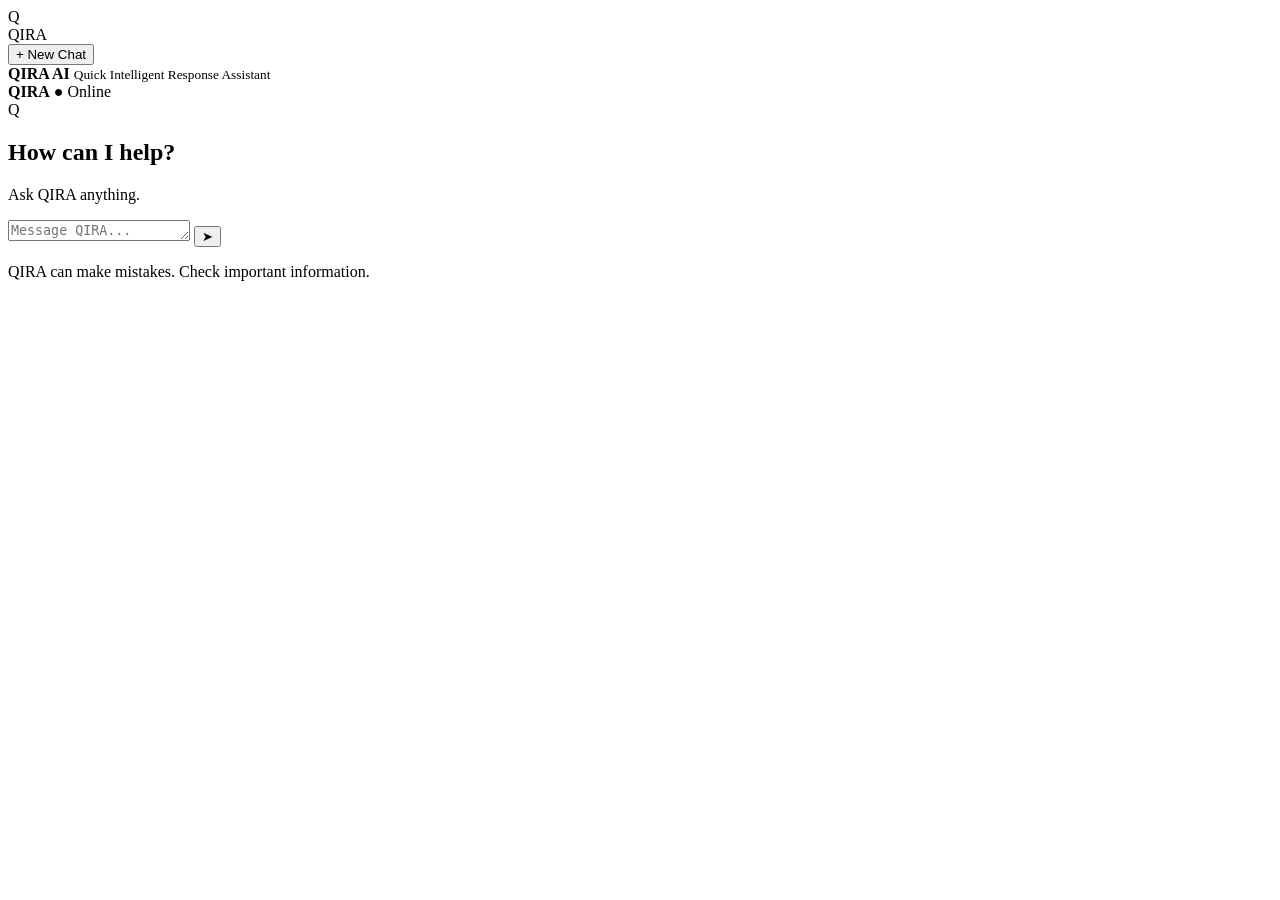
==== chat/index.html @ 818a81ab "Create index.html" ====
<!DOCTYPE html>
<html lang="en">
<head>
    <meta charset="UTF-8">
    <meta name="viewport" content="width=device-width, initial-scale=1.0">

    <title>QIRA AI - Quick Intelligent Response Assistant</title>

    <link rel="stylesheet" href="style.css">
</head>

<body>

<div class="app">

    <aside class="sidebar">

        <div class="logo">
            <div class="logo-icon">Q</div>
            <span>QIRA</span>
        </div>

        <button id="newChat" class="new-chat">
            + New Chat
        </button>

        <div class="sidebar-bottom">
            <strong>QIRA AI</strong>
            <small>Quick Intelligent Response Assistant</small>
        </div>

    </aside>


    <main class="chat-area">

        <header class="topbar">
            <div>
                <strong>QIRA</strong>
                <span class="status">● Online</span>
            </div>
        </header>


        <section id="messages" class="messages">

            <div class="welcome">

                <div class="big-logo">Q</div>

                <h1>How can I help?</h1>

                <p>Ask QIRA anything.</p>

            </div>

        </section>


        <div class="input-area">

            <div class="input-box">

                <textarea
                    id="messageInput"
                    placeholder="Message QIRA..."
                    rows="1"
                ></textarea>

                <button id="sendButton">
                    ➤
                </button>

            </div>

            <p class="disclaimer">
                QIRA can make mistakes. Check important information.
            </p>

        </div>

    </main>

</div>

<script src="script.js"></script>

</body>
</html>
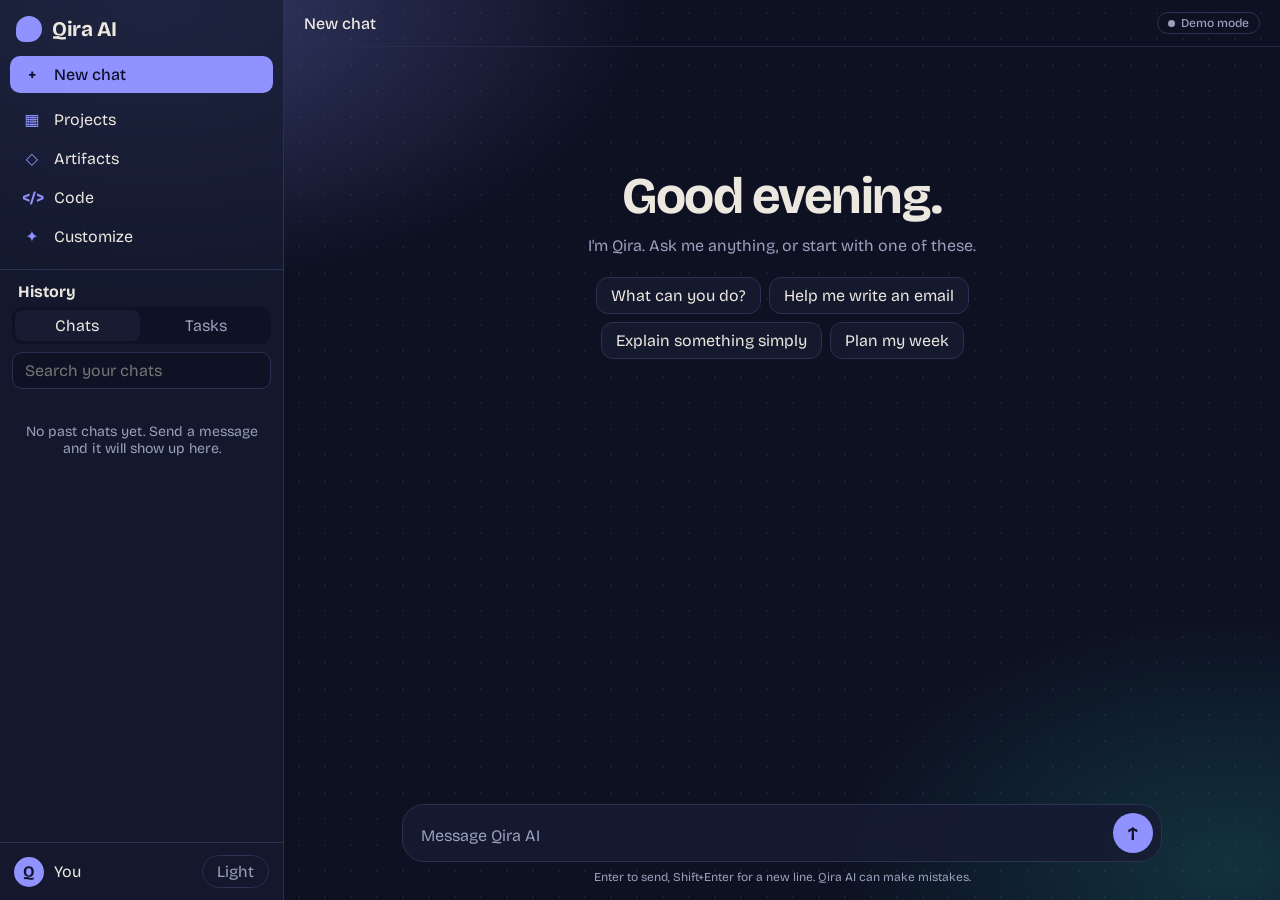
==== commit f442ecf1: "Create index.html" ====
--- a/chat/index.html
+++ b/chat/index.html
@@ -1,89 +1,507 @@
 <!DOCTYPE html>
-<html lang="en">
+<html lang="en" data-theme="dark" data-bg="aurora">
 <head>
-    <meta charset="UTF-8">
-    <meta name="viewport" content="width=device-width, initial-scale=1.0">
-
-    <title>QIRA AI - Quick Intelligent Response Assistant</title>
-
-    <link rel="stylesheet" href="style.css">
+<meta charset="UTF-8">
+<meta name="viewport" content="width=device-width, initial-scale=1, viewport-fit=cover">
+<title>Qira AI</title>
+<link rel="preconnect" href="https://fonts.googleapis.com">
+<link href="https://fonts.googleapis.com/css2?family=Bricolage+Grotesque:opsz,wght@12..96,400;12..96,500;12..96,700&display=swap" rel="stylesheet">
+<style>
+:root{
+  --bg:#0d1122; --panel:#171c33; --line:#2a3152; --text:#ece8df; --muted:#9aa0bd;
+  --accent-base:#8f92ff; --accent:var(--accent-base); --accent-ink:#10122b; --user:#232a4b; --code:#0a0d1b;
+  --ok:#6fd6a0; --dot:rgba(255,255,255,.05);
+  font-family:"Bricolage Grotesque",system-ui,-apple-system,"Segoe UI",sans-serif;
+}
+html[data-theme="light"]{
+  --bg:#f3f1ec; --panel:#ffffff; --line:#dcd8cf; --text:#1c2036; --muted:#6c7190;
+  --accent:color-mix(in srgb,var(--accent-base) 62%,#000); --accent-ink:#fff; --user:#e6e6fb; --code:#f1f0ee; --ok:#1f9d63; --dot:rgba(0,0,0,.06);
+}
+html[data-bg="aurora"]{--bgimg:radial-gradient(55% 45% at 12% 0%,color-mix(in srgb,var(--accent) 32%,transparent),transparent 70%),radial-gradient(45% 40% at 96% 96%,rgba(45,212,191,.17),transparent 70%),radial-gradient(var(--dot) 1px,transparent 1px) 0 0/26px 26px}
+html[data-bg="grid"]{--bgimg:radial-gradient(60% 40% at 50% 0%,color-mix(in srgb,var(--accent) 22%,transparent),transparent 70%),linear-gradient(var(--dot) 1px,transparent 1px) 0 0/42px 42px,linear-gradient(90deg,var(--dot) 1px,transparent 1px) 0 0/42px 42px}
+html[data-bg="plain"]{--bgimg:linear-gradient(transparent,transparent)}
+*{box-sizing:border-box;margin:0}
+html,body{height:100%}
+html{background:var(--bg)}
+body{background:transparent;color:var(--text);padding-top:env(safe-area-inset-top,0px);padding-bottom:env(safe-area-inset-bottom,0px)}
+body::before{content:"";position:fixed;inset:0;z-index:-1;background:var(--bgimg),var(--bg)}
+button{font:inherit;color:inherit;cursor:pointer}
+input,textarea{font:inherit;color:var(--text)}
+button:focus-visible,textarea:focus-visible,input:focus-visible{outline:2px solid var(--accent);outline-offset:2px}
+.app{display:flex;height:100%}
+.mark{width:26px;height:26px;border-radius:50% 50% 50% 8px;background:var(--accent);flex:none;display:inline-block}
+.ghost{background:none;border:1px solid var(--line);border-radius:999px;padding:6px 14px;color:var(--muted)}
+.ghost:hover{color:var(--text);border-color:var(--muted)}
+.solid{background:var(--accent);color:var(--accent-ink);border:0;border-radius:999px;padding:8px 18px;font-weight:500}
+
+/* sidebar */
+.side{width:284px;flex:none;display:flex;flex-direction:column;background:color-mix(in srgb,var(--panel) 72%,transparent);backdrop-filter:blur(16px);-webkit-backdrop-filter:blur(16px);border-right:1px solid var(--line);z-index:12}
+.sh{display:flex;align-items:center;justify-content:space-between;padding:16px 16px 10px}
+.brand{font-size:1.3rem;font-weight:700;letter-spacing:-.02em;display:flex;align-items:center;gap:10px}
+.sclose{display:none;background:none;border:0;font-size:1.5rem;color:var(--muted)}
+.nav{padding:4px 10px;display:flex;flex-direction:column;gap:2px}
+.nav button{display:flex;align-items:center;gap:12px;background:none;border:0;border-radius:10px;padding:9px 12px;text-align:left}
+.nav button:hover,.nav button.on{background:color-mix(in srgb,var(--accent) 16%,transparent)}
+.nav .ic{width:20px;text-align:center;color:var(--accent);font-weight:700}
+.nav .newc{background:var(--accent);color:var(--accent-ink);font-weight:500;margin-bottom:6px}
+.nav .newc:hover{background:var(--accent);filter:brightness(1.08)}
+.nav .newc .ic{color:var(--accent-ink)}
+.hist{flex:1;min-height:0;display:flex;flex-direction:column;margin-top:10px;border-top:1px solid var(--line)}
+.hh{padding:12px 18px 6px;font-weight:700}
+.tabs{display:flex;gap:4px;margin:0 12px 8px;background:color-mix(in srgb,var(--bg) 70%,transparent);border-radius:10px;padding:3px}
+.tabs button{flex:1;background:none;border:0;border-radius:8px;padding:6px;color:var(--muted)}
+.tabs button.on{background:var(--panel);color:var(--text)}
+.sq{margin:0 12px 6px;background:color-mix(in srgb,var(--bg) 70%,transparent);border:1px solid var(--line);border-radius:10px;padding:8px 12px}
+.slist{flex:1;overflow-y:auto;padding:4px 8px}
+.grp{font-size:.72rem;color:var(--muted);padding:10px 8px 4px}
+.row{display:flex;align-items:center;border-radius:10px;border:1px solid transparent}
+.row:hover{background:color-mix(in srgb,var(--accent) 10%,transparent)}
+.row.on{border-color:var(--accent)}
+.row .open{flex:1;min-width:0;text-align:left;background:none;border:0;padding:8px 10px}
+.row .t{display:block;white-space:nowrap;overflow:hidden;text-overflow:ellipsis;font-size:.92rem}
+.row .d{display:block;color:var(--muted);font-size:.72rem;margin-top:1px}
+.acts{display:none}
+.row:hover .acts,.row:focus-within .acts{display:flex}
+@media (hover:none){.acts{display:flex}}
+.ib{background:none;border:0;color:var(--muted);padding:6px 5px;border-radius:8px}
+.ib:hover{color:var(--text)}.ib.del:hover{color:#ff8f8f}
+.task{gap:8px;padding:6px 8px}
+.task input{accent-color:var(--accent);width:16px;height:16px}
+.task span{flex:1;font-size:.92rem;overflow-wrap:anywhere}
+.task.done span{text-decoration:line-through;color:var(--muted)}
+.none{color:var(--muted);text-align:center;padding:24px 14px;font-size:.88rem}
+.sf{display:flex;align-items:center;justify-content:space-between;padding:12px 14px;border-top:1px solid var(--line)}
+.me{display:flex;align-items:center;gap:10px;min-width:0}
+.av{width:30px;height:30px;border-radius:50%;background:var(--accent);color:var(--accent-ink);display:grid;place-items:center;font-weight:700;flex:none}
+#mename{white-space:nowrap;overflow:hidden;text-overflow:ellipsis}
+
+/* stage */
+.stage{flex:1;min-width:0;display:flex;flex-direction:column}
+.top{display:flex;align-items:center;gap:12px;padding:12px 20px;border-bottom:1px solid color-mix(in srgb,var(--line) 70%,transparent)}
+.menu{display:none}
+#ttl{flex:1;font-weight:500;white-space:nowrap;overflow:hidden;text-overflow:ellipsis}
+.status{font-size:.75rem;color:var(--muted);display:flex;align-items:center;gap:6px;border:1px solid var(--line);border-radius:999px;padding:3px 10px}
+.status i{width:7px;height:7px;border-radius:50%;background:var(--muted)}.status.on i{background:var(--ok)}
+.view{display:none;flex:1;min-height:0;flex-direction:column}.view.active{display:flex}
+main,.page{flex:1;overflow-y:auto;padding:24px 16px}
+.wrap{max-width:760px;margin:0 auto;display:flex;flex-direction:column;gap:20px}
+.empty{margin:11vh auto 0;text-align:center;max-width:560px}
+.empty h1{font-size:clamp(2rem,6vw,3.2rem);letter-spacing:-.03em;line-height:1.05}
+.empty p{color:var(--muted);margin-top:12px}
+.chips{display:flex;flex-wrap:wrap;gap:8px;justify-content:center;margin-top:22px}
+.chips button{background:color-mix(in srgb,var(--panel) 80%,transparent);border:1px solid var(--line);border-radius:12px;padding:8px 14px}
+.chips button:hover{border-color:var(--accent)}
+
+.msg{max-width:88%;line-height:1.6;overflow-wrap:anywhere}
+.msg.user{align-self:flex-end;display:flex;flex-direction:column;align-items:flex-end;gap:4px}
+.bub{background:var(--user);padding:10px 16px;border-radius:18px 18px 4px 18px;white-space:pre-wrap}
+.msg.ai{align-self:flex-start;display:flex;gap:12px;max-width:100%}
+.msg.ai .mark{width:22px;height:22px;margin-top:3px}
+.col{min-width:0;flex:1}
+.meta{display:flex;gap:12px;align-items:center;font-size:.75rem;color:var(--muted);margin-top:4px}
+.meta button{background:none;border:0;color:var(--muted);padding:2px 0;font-size:.75rem}.meta button:hover{color:var(--text)}
+.regen{display:none}.wrap > .msg.ai:last-child .regen{display:inline}
+.msg.err .md{color:#ff8f8f}
+.md > * + *{margin-top:10px}.md ul,.md ol{padding-left:22px}.md li + li{margin-top:4px}.md a{color:var(--accent)}
+.md code{background:var(--code);border-radius:6px;padding:1px 6px;font-family:ui-monospace,Menlo,Consolas,monospace;font-size:.88em}
+.code{background:var(--code);border:1px solid var(--line);border-radius:12px;overflow:hidden}
+.code .ch{display:flex;justify-content:space-between;padding:6px 12px;font-size:.75rem;color:var(--muted);border-bottom:1px solid var(--line)}
+.code .cp{background:none;border:0;color:var(--muted);font-size:.75rem}.code .cp:hover{color:var(--text)}
+.code pre{padding:12px;overflow-x:auto}.code pre code{background:none;padding:0;font-size:.85rem}
+.dots span{display:inline-block;width:7px;height:7px;margin-right:4px;border-radius:50%;background:var(--muted);animation:b 1s infinite}
+.dots span:nth-child(2){animation-delay:.15s}.dots span:nth-child(3){animation-delay:.3s}
+@keyframes b{0%,80%,100%{opacity:.3}40%{opacity:1}}
+footer{padding:12px 16px 16px}
+.box{max-width:760px;margin:0 auto;display:flex;align-items:flex-end;gap:10px;background:color-mix(in srgb,var(--panel) 85%,transparent);backdrop-filter:blur(10px);border:1px solid var(--line);border-radius:22px;padding:8px 8px 8px 18px}
+.box:focus-within{border-color:var(--accent)}
+textarea{flex:1;background:none;border:0;resize:none;max-height:180px;padding:8px 0;outline:none}
+textarea::placeholder{color:var(--muted)}
+#send{background:var(--accent);color:var(--accent-ink);border:0;border-radius:50%;width:40px;height:40px;font-size:1.2rem;font-weight:700}
+#send:disabled{opacity:.4;cursor:default}
+.note{text-align:center;color:var(--muted);font-size:.75rem;margin-top:8px}
+
+/* pages */
+.page > div{max-width:860px;margin:0 auto}
+.page h2{font-size:1.7rem;letter-spacing:-.02em}
+.page .sub{color:var(--muted);margin:6px 0 20px}
+.bar{display:flex;justify-content:space-between;align-items:flex-start;gap:12px}
+.grid{display:grid;grid-template-columns:repeat(auto-fill,minmax(240px,1fr));gap:14px}
+.card{background:color-mix(in srgb,var(--panel) 80%,transparent);border:1px solid var(--line);border-radius:16px;padding:16px;display:flex;flex-direction:column;gap:8px;min-width:0}
+.card h3{font-size:1.05rem}.card p{color:var(--muted);font-size:.88rem;overflow-wrap:anywhere}
+.card pre{background:var(--code);border-radius:10px;padding:10px;font-size:.78rem;overflow:hidden;max-height:110px;font-family:ui-monospace,Menlo,Consolas,monospace}
+.card .acts2{display:flex;gap:8px;margin-top:auto;flex-wrap:wrap}
+.form{display:flex;flex-direction:column;gap:10px;margin-bottom:18px}
+.form input,.form textarea,.field input,.field textarea{background:color-mix(in srgb,var(--bg) 70%,transparent);border:1px solid var(--line);border-radius:12px;padding:10px 12px;width:100%;max-height:none}
+.form textarea,.field textarea{min-height:90px}
+.field{margin-bottom:22px}.field label{display:block;font-weight:500;margin-bottom:4px}.field small{display:block;color:var(--muted);margin-bottom:8px}
+.seg{display:inline-flex;border:1px solid var(--line);border-radius:999px;padding:3px;gap:2px}
+.seg button{background:none;border:0;border-radius:999px;padding:6px 16px;color:var(--muted)}
+.seg button.on{background:var(--accent);color:var(--accent-ink)}
+.sw{display:flex;gap:10px}
+.sw button{width:32px;height:32px;border-radius:50%;border:2px solid transparent}
+.sw button.on{border-color:var(--text)}
+.toast{position:fixed;left:50%;bottom:90px;transform:translateX(-50%);background:var(--panel);border:1px solid var(--line);border-radius:999px;padding:8px 16px;font-size:.85rem;opacity:0;pointer-events:none;transition:opacity .2s;z-index:30}
+.toast.show{opacity:1}
+.scrim{position:fixed;inset:0;background:rgba(0,0,0,.5);opacity:0;pointer-events:none;transition:opacity .2s;z-index:11}
+@media (max-width:899px){
+  .side{position:fixed;top:0;bottom:0;left:0;width:min(310px,88vw);transform:translateX(-100%);transition:transform .22s;padding-top:env(safe-area-inset-top,0px);padding-bottom:env(safe-area-inset-bottom,0px)}
+  .side.open{transform:none}.scrim.open{opacity:1;pointer-events:auto}
+  .menu{display:inline-block}.sclose{display:block}.status{display:none}
+}
+@media (prefers-reduced-motion:reduce){.dots span{animation:none}.side,.scrim,.toast{transition:none}}
+</style>
 </head>
-
 <body>
-
 <div class="app">
-
-    <aside class="sidebar">
-
-        <div class="logo">
-            <div class="logo-icon">Q</div>
-            <span>QIRA</span>
-        </div>
-
-        <button id="newChat" class="new-chat">
-            + New Chat
-        </button>
-
-        <div class="sidebar-bottom">
-            <strong>QIRA AI</strong>
-            <small>Quick Intelligent Response Assistant</small>
-        </div>
-
-    </aside>
-
-
-    <main class="chat-area">
-
-        <header class="topbar">
-            <div>
-                <strong>QIRA</strong>
-                <span class="status">● Online</span>
-            </div>
-        </header>
-
-
-        <section id="messages" class="messages">
-
-            <div class="welcome">
-
-                <div class="big-logo">Q</div>
-
-                <h1>How can I help?</h1>
-
-                <p>Ask QIRA anything.</p>
-
-            </div>
-
-        </section>
-
-
-        <div class="input-area">
-
-            <div class="input-box">
-
-                <textarea
-                    id="messageInput"
-                    placeholder="Message QIRA..."
-                    rows="1"
-                ></textarea>
-
-                <button id="sendButton">
-                    ➤
-                </button>
-
-            </div>
-
-            <p class="disclaimer">
-                QIRA can make mistakes. Check important information.
-            </p>
-
-        </div>
-
-    </main>
-
+<aside class="side" id="side" aria-label="Sidebar">
+  <div class="sh"><div class="brand"><span class="mark"></span>Qira AI</div><button class="sclose" id="sclose" aria-label="Close menu">×</button></div>
+  <nav class="nav">
+    <button class="newc" data-go="new"><span class="ic">+</span>New chat</button>
+    <button data-go="projects"><span class="ic">▦</span>Projects</button>
+    <button data-go="artifacts"><span class="ic">◇</span>Artifacts</button>
+    <button data-go="code"><span class="ic">&lt;/&gt;</span>Code</button>
+    <button data-go="custom"><span class="ic">✦</span>Customize</button>
+  </nav>
+  <div class="hist">
+    <div class="hh">History</div>
+    <div class="tabs"><button data-tab="chats" class="on">Chats</button><button data-tab="tasks">Tasks</button></div>
+    <input class="sq" id="sq" type="search" placeholder="Search your chats" aria-label="Search or add">
+    <div class="slist" id="slist"></div>
+  </div>
+  <div class="sf"><div class="me"><span class="av" id="av">Q</span><span id="mename">You</span></div><button class="ghost" id="theme">Light</button></div>
+</aside>
+<div class="scrim" id="scrim"></div>
+
+<div class="stage">
+  <div class="top"><button class="ghost menu" id="menu" aria-label="Open menu">☰</button><span id="ttl">New chat</span><span class="status" id="status"><i></i><b id="stxt" style="font-weight:500"></b></span></div>
+
+  <section class="view active" id="vChat">
+    <main id="main"><div class="wrap" id="chat"></div></main>
+    <footer>
+      <div class="box"><textarea id="input" rows="1" placeholder="Message Qira AI" aria-label="Message Qira AI"></textarea><button id="send" aria-label="Send">↑</button></div>
+      <p class="note">Enter to send, Shift+Enter for a new line. Qira AI can make mistakes.</p>
+    </footer>
+  </section>
+
+  <section class="view" id="vProjects"><div class="page"><div>
+    <div class="bar"><div><h2>Projects</h2><p class="sub">Give Qira standing instructions for a topic, then start chats inside it.</p></div><button class="solid" id="pnew">New project</button></div>
+    <div class="form" id="pform" hidden><input id="pname" placeholder="Project name" maxlength="60"><textarea id="pinstr" placeholder="Instructions for Qira in this project (optional)"></textarea><div><button class="solid" id="pmake">Create project</button></div></div>
+    <div class="grid" id="pgrid"></div>
+  </div></div></section>
+
+  <section class="view" id="vArtifacts"><div class="page"><div>
+    <h2>Artifacts</h2><p class="sub">Every code block Qira has written for you, collected in one place.</p>
+    <div class="grid" id="agrid"></div>
+  </div></div></section>
+
+  <section class="view" id="vCustom"><div class="page"><div>
+    <h2>Customize</h2><p class="sub">Make Qira yours. Changes save automatically.</p>
+    <div class="field"><label for="cname">Your name</label><input id="cname" maxlength="30" placeholder="What should Qira call you?"></div>
+    <div class="field"><label for="cinstr">Custom instructions</label><small>Sent with every message, for example "Keep answers short."</small><textarea id="cinstr"></textarea></div>
+    <div class="field"><label>Theme</label><div class="seg" id="sTheme"></div></div>
+    <div class="field"><label>Accent color</label><div class="sw" id="sAccent"></div></div>
+    <div class="field"><label>Background</label><div class="seg" id="sBg"></div></div>
+  </div></div></section>
 </div>
-
-<script src="script.js"></script>
-
+</div>
+<div class="toast" id="toast" role="status"></div>
+
+<script>
+/* ====== CONNECT YOUR AI HERE ======
+   Set API_URL to your AI's endpoint. The page sends a POST with JSON:
+     { "message": "latest user text", "messages": [{role, content, ts}], "system": "instructions" }
+   and reads the reply from: reply, response, message, text, output,
+   or OpenAI-style choices[0].message.content. */
+const CONFIG = {
+  API_URL: "",          // e.g. "https://your-server.com/chat"
+  HEADERS: {},          // don't put secret keys in a public site
+  SUGGESTIONS: ["What can you do?", "Help me write an email", "Explain something simply", "Plan my week"],
+  CODE_SUGGESTIONS: ["Write a Python script", "Explain this error", "Build a landing page in HTML", "Review my code"]
+};
+const $ = id => document.getElementById(id);
+const chat = $("chat"), main = $("main"), input = $("input"), sendBtn = $("send");
+let chats = [], current = null, busy = false, view = "chat", tab = "chats", ctx = {};
+let D = { projects: [], tasks: [], s: { name: "", instr: "", accent: "#8f92ff", theme: "dark", bg: "aurora" } };
+
+/* ---------- helpers ---------- */
+const esc = s => s.replace(/&/g,"&amp;").replace(/</g,"&lt;").replace(/>/g,"&gt;").replace(/"/g,"&quot;");
+const timeStr = ts => ts ? new Date(ts).toLocaleTimeString([], { hour:"numeric", minute:"2-digit" }) : "";
+const uid = () => Date.now().toString(36) + Math.random().toString(36).slice(2,5);
+function toast(t){ const e = $("toast"); e.textContent = t; e.classList.add("show"); clearTimeout(toast.t); toast.t = setTimeout(() => e.classList.remove("show"), 1600); }
+async function copy(t){ try{ await navigator.clipboard.writeText(t); toast("Copied"); }catch(e){ toast("Couldn't copy"); } }
+function download(name, text){ const a = document.createElement("a"); a.href = URL.createObjectURL(new Blob([text], { type:"text/plain" })); a.download = name; a.click(); setTimeout(() => URL.revokeObjectURL(a.href), 1000); }
+function el(tag, cls, txt){ const e = document.createElement(tag); if(cls) e.className = cls; if(txt != null) e.textContent = txt; return e; }
+function scrollDown(){ main.scrollTop = main.scrollHeight; }
+const projOf = c => D.projects.find(p => p.id === c.projectId);
+
+function inline(s){
+  return esc(s).replace(/`([^`\n]+)`/g,"<code>$1</code>").replace(/\*\*([^*\n]+)\*\*/g,"<strong>$1</strong>")
+    .replace(/(^|[\s(])\*([^*\n]+)\*/g,"$1<em>$2</em>")
+    .replace(/\bhttps?:\/\/[^\s<)]+/g,u => '<a href="'+u+'" target="_blank" rel="noopener noreferrer">'+u+'</a>');
+}
+function md(src){
+  const blocks = [];
+  src = src.replace(/```(\w*)\n?([\s\S]*?)```/g,(m,l,c) => { blocks.push('<div class="code"><div class="ch"><span>'+esc(l||"code")+'</span><button class="cp" type="button">Copy</button></div><pre><code>'+esc(c.replace(/\n$/,""))+'</code></pre></div>'); return "\n@@"+(blocks.length-1)+"@@\n"; });
+  const out = []; let list = null, para = [];
+  const fP = () => { if(para.length){ out.push("<p>"+para.join("<br>")+"</p>"); para = []; } };
+  const fL = () => { if(list){ out.push("<"+list.t+">"+list.i.map(x => "<li>"+x+"</li>").join("")+"</"+list.t+">"); list = null; } };
+  src.split("\n").forEach(line => {
+    let m;
+    if((m = line.match(/^@@(\d+)@@$/))){ fP(); fL(); out.push(blocks[+m[1]]); }
+    else if((m = line.match(/^\s*[-*]\s+(.*)/))){ fP(); if(!list || list.t!=="ul"){ fL(); list = {t:"ul",i:[]}; } list.i.push(inline(m[1])); }
+    else if((m = line.match(/^\s*\d+[.)]\s+(.*)/))){ fP(); if(!list || list.t!=="ol"){ fL(); list = {t:"ol",i:[]}; } list.i.push(inline(m[1])); }
+    else if((m = line.match(/^#{1,4}\s+(.*)/))){ fP(); fL(); out.push("<h3>"+inline(m[1])+"</h3>"); }
+    else if(!line.trim()){ fP(); fL(); }
+    else { fL(); para.push(inline(line)); }
+  });
+  fP(); fL(); return out.join("");
+}
+
+/* ---------- storage + settings ---------- */
+function save(){ try{ localStorage.setItem("qira_chats", JSON.stringify(chats)); localStorage.setItem("qira_data", JSON.stringify(D)); }catch(e){} }
+function load(){
+  try{ chats = JSON.parse(localStorage.getItem("qira_chats") || "[]"); }catch(e){}
+  try{ const d = JSON.parse(localStorage.getItem("qira_data") || "null"); if(d){ D.projects = d.projects || []; D.tasks = d.tasks || []; Object.assign(D.s, d.s); } }catch(e){}
+}
+function applySettings(){
+  const r = document.documentElement;
+  r.dataset.theme = D.s.theme; r.dataset.bg = D.s.bg; r.style.setProperty("--accent-base", D.s.accent);
+  $("theme").textContent = D.s.theme === "dark" ? "Light" : "Dark";
+  $("mename").textContent = D.s.name || "You";
+  $("av").textContent = (D.s.name || "Q").trim().charAt(0).toUpperCase();
+}
+
+/* ---------- views ---------- */
+const TITLES = { projects:"Projects", artifacts:"Artifacts", custom:"Customize" };
+function setView(v){
+  view = v;
+  document.querySelectorAll(".view").forEach(s => s.classList.remove("active"));
+  $({ chat:"vChat", projects:"vProjects", artifacts:"vArtifacts", custom:"vCustom" }[v]).classList.add("active");
+  document.querySelectorAll(".nav button").forEach(b => b.classList.remove("on"));
+  const nb = document.querySelector('.nav [data-go="'+(v==="chat" ? (ctx.mode==="code" && !current ? "code" : "") : v)+'"]'); if(nb) nb.classList.add("on");
+  if(v==="projects") renderProjects(); if(v==="artifacts") renderArtifacts();
+  setTitle(); closeSide();
+}
+function setTitle(){ $("ttl").textContent = view==="chat" ? (current ? current.title : (ctx.mode==="code" ? "Code" : (ctx.projectId && D.projects.find(p=>p.id===ctx.projectId) ? D.projects.find(p=>p.id===ctx.projectId).name : "New chat"))) : TITLES[view]; }
+function openSide(){ $("side").classList.add("open"); $("scrim").classList.add("open"); }
+function closeSide(){ $("side").classList.remove("open"); $("scrim").classList.remove("open"); }
+
+function newChat(c){
+  if(busy) return;
+  current = null; ctx = c || {}; setView("chat"); showEmpty(); renderSide(); input.focus();
+}
+function greeting(){ const h = new Date().getHours(); const g = h<5 ? "Still up" : h<12 ? "Good morning" : h<18 ? "Good afternoon" : "Good evening"; return g + (D.s.name ? ", " + D.s.name : "") + "."; }
+function showEmpty(){
+  chat.innerHTML = "";
+  const p = ctx.projectId && D.projects.find(x => x.id === ctx.projectId);
+  const e = el("div","empty");
+  const h = el("h1", null, ctx.mode==="code" ? "What are we building?" : p ? p.name : greeting());
+  const sub = el("p", null, ctx.mode==="code" ? "Coding mode. Ask for code, fixes or reviews." : p ? "Qira will follow this project's instructions in this chat." : "I'm Qira. Ask me anything, or start with one of these.");
+  const c = el("div","chips");
+  (ctx.mode==="code" ? CONFIG.CODE_SUGGESTIONS : CONFIG.SUGGESTIONS).forEach(s => { const b = el("button", null, s); b.onclick = () => send(s); c.appendChild(b); });
+  e.append(h, sub, c); chat.appendChild(e); setTitle();
+}
+function openChat(c){
+  if(busy) return;
+  current = c; ctx = {}; chat.innerHTML = "";
+  c.messages.forEach(m => m.role==="user" ? addUser(m.content, m.ts) : addAI(m.content, m.ts));
+  setView("chat"); renderSide(); scrollDown(); input.focus();
+}
+
+/* ---------- messages ---------- */
+function addUser(text, ts){
+  const d = el("div","msg user"); d.append(el("div","bub",text), el("div","meta",timeStr(ts)));
+  chat.appendChild(d); scrollDown();
+}
+function addAI(text, ts, opts){
+  opts = opts || {};
+  const d = el("div","msg ai"), col = el("div","col"), body = el("div","md"), meta = el("div","meta");
+  col.append(body, meta); d.append(el("span","mark"), col); chat.appendChild(d);
+  d.setBody = (t, ts2, err) => {
+    body.innerHTML = md(t); d.classList.toggle("err", !!err); meta.innerHTML = "";
+    if(!err){
+      const c = el("button", null, "Copy"); c.onclick = () => copy(t);
+      const r = el("button","regen","Regenerate"); r.onclick = regenerate;
+      meta.append(el("span", null, timeStr(ts2)), c, r);
+    } else { const r = el("button", null, "Try again"); r.onclick = () => { d.remove(); generate(); }; meta.append(r); }
+  };
+  d.setPending = () => { body.innerHTML = '<span class="dots"><span></span><span></span><span></span></span>'; meta.innerHTML = ""; };
+  if(opts.pending) d.setPending(); else d.setBody(text, ts);
+  scrollDown(); return d;
+}
+
+/* ---------- sidebar history: chats + tasks ---------- */
+function dayLabel(ts){
+  const d = new Date(ts), n = new Date(), y = new Date(); y.setDate(n.getDate()-1);
+  if(d.toDateString()===n.toDateString()) return "Today";
+  if(d.toDateString()===y.toDateString()) return "Yesterday";
+  return d.toLocaleDateString([], { month:"long", day:"numeric", year: d.getFullYear()!==n.getFullYear() ? "numeric" : undefined });
+}
+function ib(cls, label, txt, fn){ const b = el("button","ib "+cls,txt); b.setAttribute("aria-label",label); b.title = label; b.onclick = e => { e.stopPropagation(); fn(); }; return b; }
+function exportChat(c){
+  download("qira-" + c.title.replace(/[^\w]+/g,"-").slice(0,30).toLowerCase() + ".txt",
+    c.title + "\n\n" + c.messages.map(m => (m.role==="user" ? "You" : "Qira AI") + (m.ts ? " (" + new Date(m.ts).toLocaleString() + ")" : "") + ":\n" + m.content).join("\n\n"));
+}
+function renderSide(){
+  const L = $("slist"); L.innerHTML = "";
+  const q = $("sq").value.trim().toLowerCase();
+  if(tab === "tasks"){
+    const open = D.tasks.filter(t => !t.done).length;
+    if(!D.tasks.length){ L.appendChild(el("div","none","No tasks yet. Type one above and press Enter.")); return; }
+    L.appendChild(el("div","grp", open + " open · " + (D.tasks.length - open) + " done"));
+    D.tasks.forEach(t => {
+      const r = el("div","row task" + (t.done ? " done" : ""));
+      const cb = el("input"); cb.type = "checkbox"; cb.checked = t.done; cb.setAttribute("aria-label","Mark done");
+      cb.onchange = () => { t.done = cb.checked; save(); renderSide(); };
+      const acts = el("div","acts"); acts.append(ib("del","Delete task","×",() => { D.tasks = D.tasks.filter(x => x !== t); save(); renderSide(); }));
+      r.append(cb, el("span", null, t.text), acts); L.appendChild(r);
+    });
+    return;
+  }
+  const list = [...chats].sort((a,b) => b.updated - a.updated).filter(c => !q || c.title.toLowerCase().includes(q) || c.messages.some(m => m.content.toLowerCase().includes(q)));
+  if(!list.length){ L.appendChild(el("div","none", chats.length ? "No chats match your search." : "No past chats yet. Send a message and it will show up here.")); return; }
+  let last = "";
+  list.forEach(c => {
+    const g = dayLabel(c.updated);
+    if(g !== last){ L.appendChild(el("div","grp",g)); last = g; }
+    const row = el("div","row" + (current && current.id===c.id ? " on" : ""));
+    const open = el("button","open"), p = projOf(c);
+    open.append(el("span","t",c.title), el("span","d",(p ? p.name + " · " : c.mode==="code" ? "Code · " : "") + c.messages.length + (c.messages.length===1 ? " message" : " messages")));
+    open.onclick = () => openChat(c);
+    const acts = el("div","acts");
+    acts.append(
+      ib("","Rename chat","✎",() => { const n = prompt("Rename chat", c.title); if(n && n.trim()){ c.title = n.trim().slice(0,80); save(); renderSide(); setTitle(); } }),
+      ib("","Download chat","↓",() => exportChat(c)),
+      ib("del","Delete chat","×",() => { if(busy) return; chats = chats.filter(x => x !== c); save(); if(current === c) newChat(); else renderSide(); }));
+    row.append(open, acts); L.appendChild(row);
+  });
+}
+
+/* ---------- projects, artifacts, customize ---------- */
+function renderProjects(){
+  const g = $("pgrid"); g.innerHTML = "";
+  if(!D.projects.length){ g.appendChild(el("div","none","No projects yet. Create one to give Qira standing instructions.")); return; }
+  D.projects.forEach(p => {
+    const c = el("div","card"), n = chats.filter(x => x.projectId === p.id).length, a = el("div","acts2");
+    const st = el("button","solid","Start chat"); st.onclick = () => newChat({ projectId: p.id });
+    const dl = el("button","ghost","Delete"); dl.onclick = () => { if(confirm("Delete project \"" + p.name + "\"? Its chats stay in History.")){ D.projects = D.projects.filter(x => x !== p); save(); renderProjects(); } };
+    a.append(st, dl);
+    c.append(el("h3", null, p.name), el("p", null, p.instr || "No instructions."), el("p", null, n + (n===1 ? " chat" : " chats")), a); g.appendChild(c);
+  });
+}
+const EXT = { javascript:"js", js:"js", python:"py", py:"py", html:"html", css:"css", json:"json", bash:"sh", sh:"sh", ts:"ts", typescript:"ts", java:"java", cpp:"cpp", c:"c", sql:"sql" };
+function renderArtifacts(){
+  const g = $("agrid"); g.innerHTML = ""; let n = 0;
+  [...chats].sort((a,b) => b.updated - a.updated).forEach(c => c.messages.forEach(m => {
+    if(m.role !== "assistant") return;
+    for(const x of m.content.matchAll(/```(\w*)\n?([\s\S]*?)```/g)){
+      n++; const lang = x[1] || "text", code = x[2].replace(/\n$/,"");
+      const card = el("div","card"), a = el("div","acts2");
+      const cp = el("button","ghost","Copy"); cp.onclick = () => copy(code);
+      const dl = el("button","ghost","Download"); dl.onclick = () => download("qira-artifact." + (EXT[lang.toLowerCase()] || "txt"), code);
+      const op = el("button","ghost","Open chat"); op.onclick = () => openChat(c);
+      a.append(cp, dl, op);
+      card.append(el("h3", null, lang), el("p", null, c.title), el("pre", null, code.split("\n").slice(0,6).join("\n")), a); g.appendChild(card);
+    }
+  }));
+  if(!n) g.appendChild(el("div","none","No artifacts yet. Ask Qira to write some code and it will appear here."));
+}
+function seg(id, opts, key){
+  const box = $(id); box.innerHTML = "";
+  opts.forEach(([v, label]) => { const b = el("button", D.s[key]===v ? "on" : "", label); b.onclick = () => { D.s[key] = v; save(); applySettings(); seg(id, opts, key); }; box.appendChild(b); });
+}
+function renderCustom(){
+  $("cname").value = D.s.name; $("cinstr").value = D.s.instr;
+  seg("sTheme", [["dark","Dark"],["light","Light"]], "theme");
+  seg("sBg", [["aurora","Aurora"],["grid","Grid"],["plain","Plain"]], "bg");
+  const sw = $("sAccent"); sw.innerHTML = "";
+  [["#8f92ff","Indigo"],["#4fd1c5","Teal"],["#ff8fab","Rose"],["#f5b84b","Amber"],["#7ed98b","Green"]].forEach(([c, n]) => {
+    const b = el("button", D.s.accent===c ? "on" : ""); b.style.background = c; b.setAttribute("aria-label", n); b.title = n;
+    b.onclick = () => { D.s.accent = c; save(); applySettings(); renderCustom(); }; sw.appendChild(b);
+  });
+}
+
+/* ---------- talking to the AI ---------- */
+function systemFor(c){
+  const p = projOf(c), parts = [];
+  if(D.s.name) parts.push("The user's name is " + D.s.name + ".");
+  if(D.s.instr) parts.push(D.s.instr);
+  if(p && p.instr) parts.push("Project \"" + p.name + "\": " + p.instr);
+  if(c.mode === "code") parts.push("Coding mode: answer with clear, working code in fenced code blocks and brief explanations.");
+  return parts.join("\n\n");
+}
+async function askAI(c){
+  if(!CONFIG.API_URL){
+    await new Promise(r => setTimeout(r, 700));
+    return "Demo mode: your website works.\n\nSet `API_URL` in the code to connect the real Qira AI. I can show **bold**, lists and code:\n\n- item one\n- item two\n\n```js\nconsole.log('Hello from Qira');\n```";
+  }
+  const res = await fetch(CONFIG.API_URL, { method:"POST", headers: Object.assign({ "Content-Type":"application/json" }, CONFIG.HEADERS),
+    body: JSON.stringify({ message: c.messages[c.messages.length-1].content, messages: c.messages, system: systemFor(c) }) });
+  if(!res.ok) throw new Error("Server returned " + res.status + ".");
+  const data = await res.json();
+  const out = data.reply ?? data.response ?? data.message ?? data.text ?? data.output ?? (data.choices && data.choices[0] && (data.choices[0].message?.content ?? data.choices[0].text));
+  if(typeof out !== "string") throw new Error("Couldn't find a reply in the response.");
+  return out;
+}
+async function generate(){
+  busy = true; sendBtn.disabled = true;
+  const c = current, node = addAI("", 0, { pending: true });
+  try{
+    const reply = await askAI(c), ts = Date.now();
+    c.messages.push({ role:"assistant", content: reply, ts }); c.updated = ts; save();
+    if(current === c) node.setBody(reply, ts);
+  }catch(err){ node.setBody("Couldn't reach Qira AI. " + err.message + " Check `API_URL` and that your server allows requests from this site (CORS).", 0, true); }
+  busy = false; sendBtn.disabled = false; renderSide(); scrollDown();
+}
+function send(text){
+  text = (text ?? input.value).trim();
+  if(!text || busy) return;
+  if(!current){
+    current = { id: uid(), title: text.slice(0,50), updated: Date.now(), messages: [], projectId: ctx.projectId || null, mode: ctx.mode || null };
+    chats.push(current); chat.innerHTML = ""; ctx = {};
+  }
+  input.value = ""; input.style.height = "auto";
+  const ts = Date.now(); current.messages.push({ role:"user", content: text, ts }); current.updated = ts; save();
+  addUser(text, ts); setTitle(); renderSide(); generate();
+}
+function regenerate(){
+  if(busy || !current) return;
+  const last = current.messages[current.messages.length-1];
+  if(last && last.role==="assistant"){ current.messages.pop(); save(); }
+  const els = chat.querySelectorAll(".msg.ai"); if(els.length) els[els.length-1].remove();
+  generate();
+}
+
+/* ---------- events ---------- */
+sendBtn.onclick = () => send();
+input.addEventListener("keydown", e => { if(e.key==="Enter" && !e.shiftKey && !e.isComposing){ e.preventDefault(); send(); } });
+input.addEventListener("input", () => { input.style.height = "auto"; input.style.height = input.scrollHeight + "px"; });
+chat.addEventListener("click", e => { if(e.target.classList.contains("cp")) copy(e.target.closest(".code").querySelector("code").textContent); });
+document.querySelectorAll(".nav [data-go]").forEach(b => b.onclick = () => {
+  const g = b.dataset.go;
+  if(g==="new") newChat(); else if(g==="code") newChat({ mode:"code" }); else { if(g==="custom") renderCustom(); setView(g); }
+});
+document.querySelectorAll(".tabs [data-tab]").forEach(b => b.onclick = () => {
+  tab = b.dataset.tab; document.querySelectorAll(".tabs button").forEach(x => x.classList.toggle("on", x===b));
+  $("sq").value = ""; $("sq").placeholder = tab==="chats" ? "Search your chats" : "Add a task and press Enter"; $("sq").type = tab==="chats" ? "search" : "text"; renderSide();
+});
+$("sq").addEventListener("input", () => { if(tab==="chats") renderSide(); });
+$("sq").addEventListener("keydown", e => { if(tab==="tasks" && e.key==="Enter" && e.target.value.trim()){ D.tasks.unshift({ text: e.target.value.trim().slice(0,120), done:false }); e.target.value = ""; save(); renderSide(); } });
+$("menu").onclick = openSide; $("sclose").onclick = closeSide; $("scrim").onclick = closeSide;
+document.addEventListener("keydown", e => { if(e.key==="Escape") closeSide(); });
+$("theme").onclick = () => { D.s.theme = D.s.theme==="dark" ? "light" : "dark"; save(); applySettings(); if(view==="custom") renderCustom(); };
+$("pnew").onclick = () => { $("pform").hidden = !$("pform").hidden; if(!$("pform").hidden) $("pname").focus(); };
+$("pmake").onclick = () => {
+  const n = $("pname").value.trim(); if(!n){ toast("Give the project a name"); return; }
+  D.projects.unshift({ id: uid(), name: n, instr: $("pinstr").value.trim() }); save();
+  $("pname").value = ""; $("pinstr").value = ""; $("pform").hidden = true; renderProjects();
+};
+$("cname").addEventListener("input", e => { D.s.name = e.target.value; save(); applySettings(); });
+$("cinstr").addEventListener("input", e => { D.s.instr = e.target.value; save(); });
+
+$("status").classList.toggle("on", !!CONFIG.API_URL);
+$("stxt").textContent = CONFIG.API_URL ? "Connected" : "Demo mode";
+load(); applySettings(); showEmpty(); renderSide();
+</script>
 </body>
 </html>
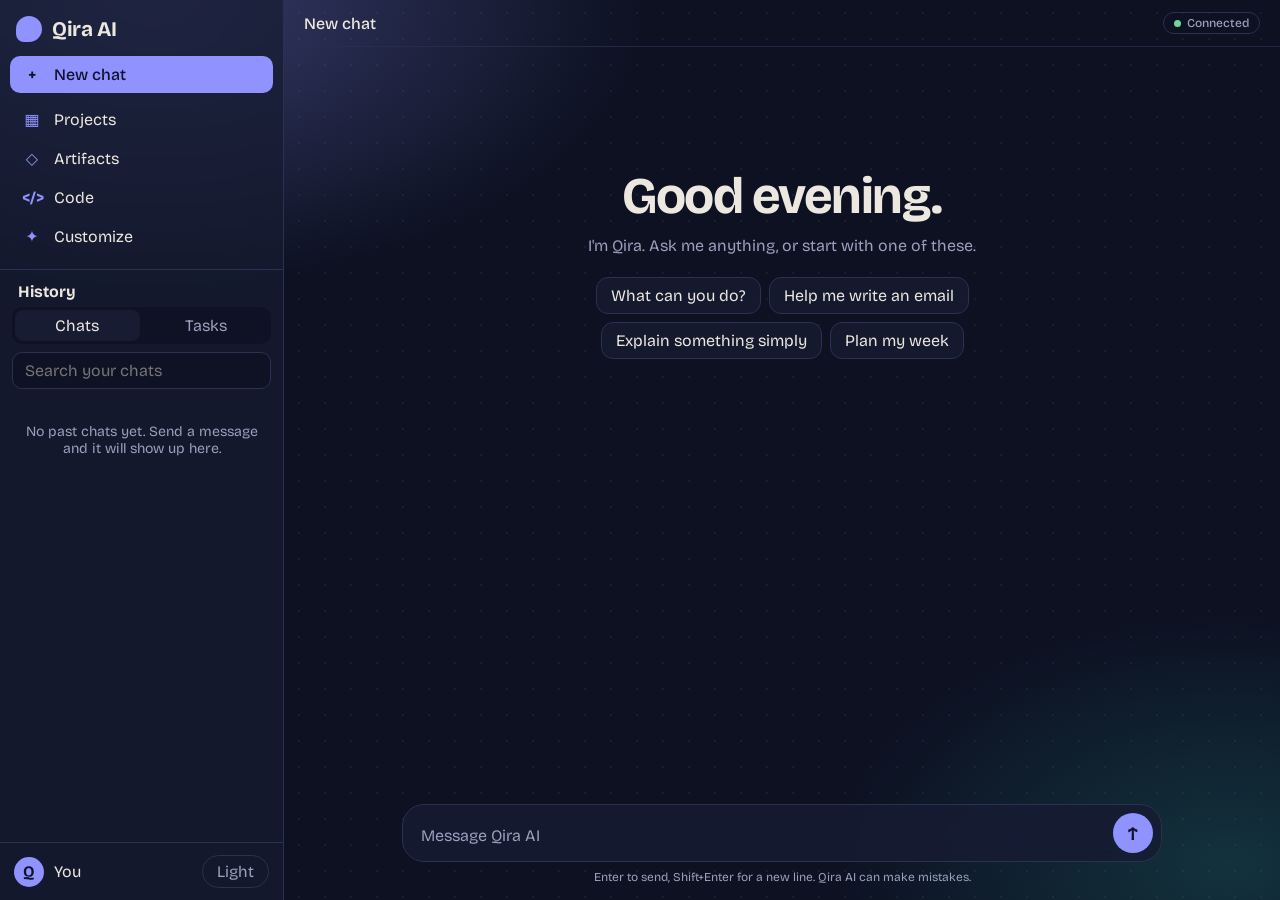
==== commit 2cb6bc75: "Update index.html" ====
--- a/chat/index.html
+++ b/chat/index.html
@@ -213,7 +213,7 @@
    and reads the reply from: reply, response, message, text, output,
    or OpenAI-style choices[0].message.content. */
 const CONFIG = {
-  API_URL: "",          // e.g. "https://your-server.com/chat"
+  API_URL: "/api/chat",          // e.g. "https://your-server.com/chat"
   HEADERS: {},          // don't put secret keys in a public site
   SUGGESTIONS: ["What can you do?", "Help me write an email", "Explain something simply", "Plan my week"],
   CODE_SUGGESTIONS: ["Write a Python script", "Explain this error", "Build a landing page in HTML", "Review my code"]
